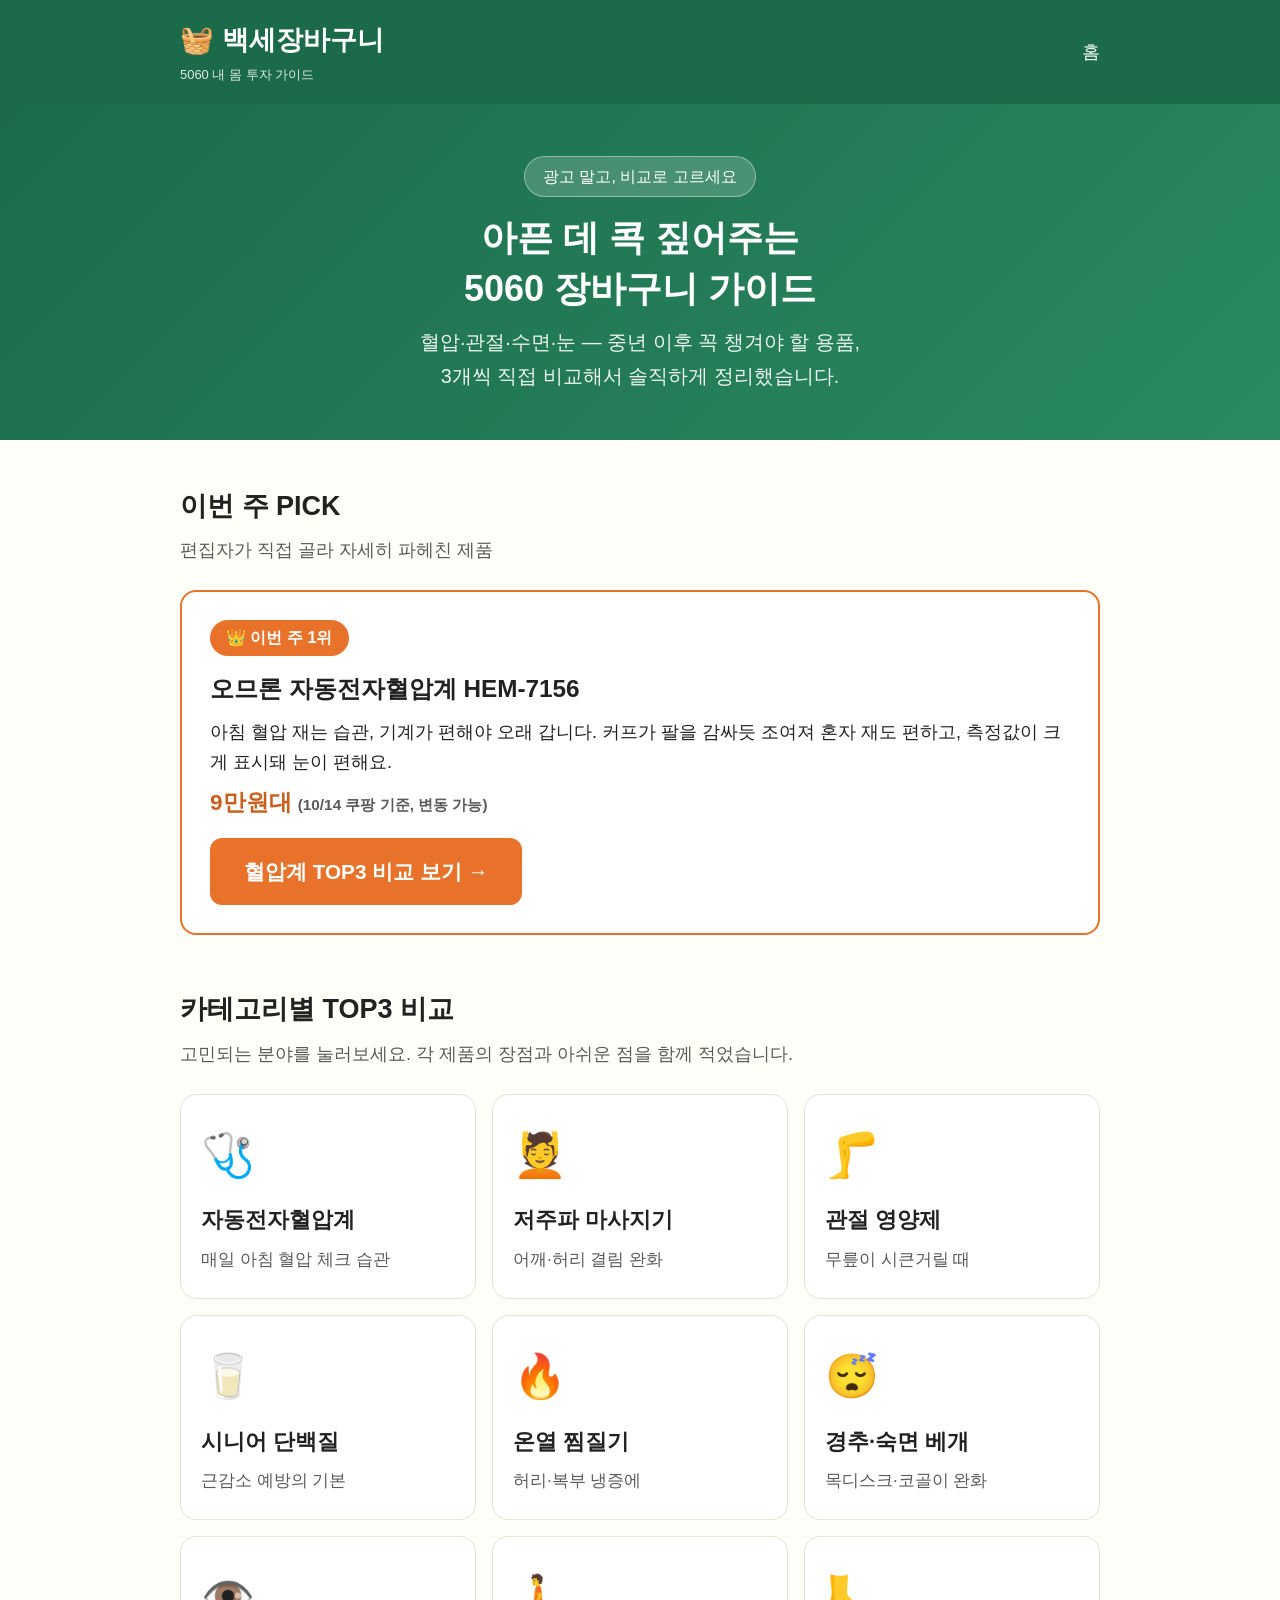
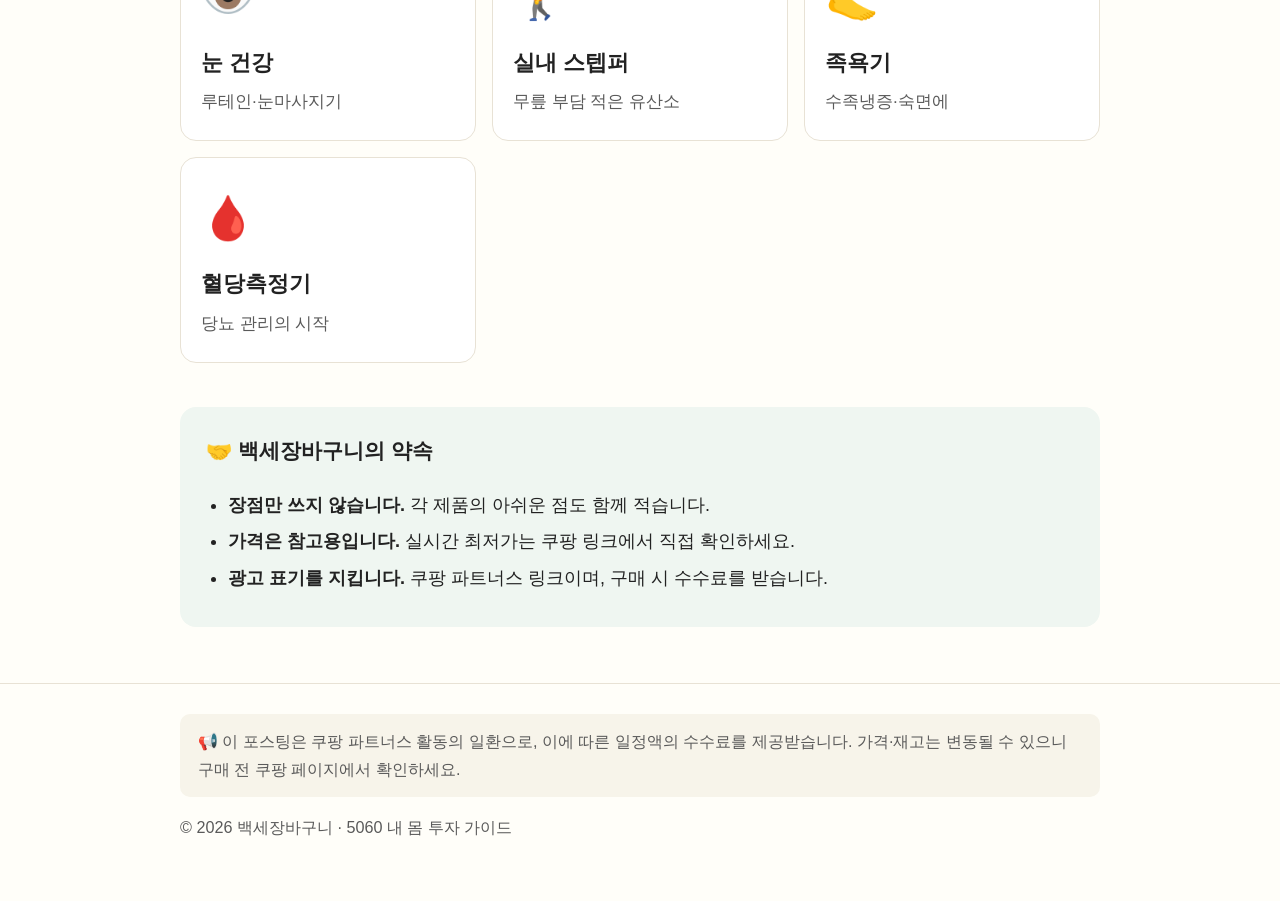
==== index.html @ 9f9c9f62 "백세장바구니 첫 배포" ====
<!DOCTYPE html>
<html lang="ko">
<head>
<meta charset="UTF-8">
<meta name="viewport" content="width=device-width, initial-scale=1.0">
<title>백세장바구니 — 5060 내 몸 투자 가이드</title>
<meta name="description" content="50·60대를 위한 건강·생활용품 비교 가이드. 혈압계, 관절 영양제, 마사지기 등 아픈 데 콕 짚어주는 솔직 비교.">
<link rel="stylesheet" href="style.css">
</head>
<body>

<header class="site-header">
  <div class="wrap">
    <a class="brand" href="index.html">🧺 백세장바구니<small>5060 내 몸 투자 가이드</small></a>
    <nav class="nav">
      <a href="index.html">홈</a>
    </nav>
  </div>
</header>

<section class="hero">
  <div class="wrap">
    <span class="badge">광고 말고, 비교로 고르세요</span>
    <h1>아픈 데 콕 짚어주는<br>5060 장바구니 가이드</h1>
    <p>혈압·관절·수면·눈 — 중년 이후 꼭 챙겨야 할 용품,<br>3개씩 직접 비교해서 솔직하게 정리했습니다.</p>
  </div>
</section>

<main class="wrap">

  <section class="section">
    <h2 class="section-title">이번 주 PICK</h2>
    <p class="section-sub">편집자가 직접 골라 자세히 파헤친 제품</p>
    <div class="pick">
      <span class="tag">👑 이번 주 1위</span>
      <h3>오므론 자동전자혈압계 HEM-7156</h3>
      <p>아침 혈압 재는 습관, 기계가 편해야 오래 갑니다. 커프가 팔을 감싸듯 조여져 혼자 재도 편하고, 측정값이 크게 표시돼 눈이 편해요.</p>
      <p class="price">9만원대 <span class="price-note">(10/14 쿠팡 기준, 변동 가능)</span></p>
      <a class="btn" href="cat/blood-pressure.html">혈압계 TOP3 비교 보기 →</a>
    </div>
  </section>

  <section class="section">
    <h2 class="section-title">카테고리별 TOP3 비교</h2>
    <p class="section-sub">고민되는 분야를 눌러보세요. 각 제품의 장점과 아쉬운 점을 함께 적었습니다.</p>
    <div class="cat-grid">
      <a class="cat-card" href="cat/blood-pressure.html">
        <div class="icon">🩺</div><h3>자동전자혈압계</h3><p>매일 아침 혈압 체크 습관</p>
      </a>
      <a class="cat-card" href="cat/massager.html">
        <div class="icon">💆</div><h3>저주파 마사지기</h3><p>어깨·허리 결림 완화</p>
      </a>
      <a class="cat-card" href="cat/joint.html">
        <div class="icon">🦵</div><h3>관절 영양제</h3><p>무릎이 시큰거릴 때</p>
      </a>
      <a class="cat-card" href="cat/protein.html">
        <div class="icon">🥛</div><h3>시니어 단백질</h3><p>근감소 예방의 기본</p>
      </a>
      <a class="cat-card" href="cat/warm-pad.html">
        <div class="icon">🔥</div><h3>온열 찜질기</h3><p>허리·복부 냉증에</p>
      </a>
      <a class="cat-card" href="cat/pillow.html">
        <div class="icon">😴</div><h3>경추·숙면 베개</h3><p>목디스크·코골이 완화</p>
      </a>
      <a class="cat-card" href="cat/eye.html">
        <div class="icon">👁️</div><h3>눈 건강</h3><p>루테인·눈마사지기</p>
      </a>
      <a class="cat-card" href="cat/stepper.html">
        <div class="icon">🚶</div><h3>실내 스텝퍼</h3><p>무릎 부담 적은 유산소</p>
      </a>
      <a class="cat-card" href="cat/footbath.html">
        <div class="icon">🦶</div><h3>족욕기</h3><p>수족냉증·숙면에</p>
      </a>
      <a class="cat-card" href="cat/glucose.html">
        <div class="icon">🩸</div><h3>혈당측정기</h3><p>당뇨 관리의 시작</p>
      </a>
    </div>
  </section>

  <section class="trust">
    <h3>🤝 백세장바구니의 약속</h3>
    <ul>
      <li><b>장점만 쓰지 않습니다.</b> 각 제품의 아쉬운 점도 함께 적습니다.</li>
      <li><b>가격은 참고용입니다.</b> 실시간 최저가는 쿠팡 링크에서 직접 확인하세요.</li>
      <li><b>광고 표기를 지킵니다.</b> 쿠팡 파트너스 링크이며, 구매 시 수수료를 받습니다.</li>
    </ul>
  </section>

</main>

<footer class="site-footer">
  <div class="wrap">
    <div class="disclosure">
      📢 이 포스팅은 쿠팡 파트너스 활동의 일환으로, 이에 따른 일정액의 수수료를 제공받습니다. 가격·재고는 변동될 수 있으니 구매 전 쿠팡 페이지에서 확인하세요.
    </div>
    <p>© 2026 백세장바구니 · 5060 내 몸 투자 가이드</p>
  </div>
</footer>

</body>
</html>
---- style.css ----
/* 백세장바구니 — 시니어 친화 스타일 */
:root {
  --green: #1B6B4A;
  --green-dark: #14523A;
  --orange: #E8722A;
  --orange-dark: #C95E1D;
  --bg: #FFFEF9;
  --card: #FFFFFF;
  --text: #222222;
  --muted: #5A5A5A;
  --line: #E8E2D5;
  --radius: 16px;
}
* { box-sizing: border-box; }
html { font-size: 18px; }
body {
  margin: 0;
  font-family: "Noto Sans KR", "Apple SD Gothic Neo", "Malgun Gothic", sans-serif;
  background: var(--bg);
  color: var(--text);
  line-height: 1.7;
  -webkit-text-size-adjust: 100%;
}
a { color: var(--green); }
.wrap { max-width: 960px; margin: 0 auto; padding: 0 20px; }

/* 헤더 */
.site-header {
  background: var(--green);
  color: #fff;
  padding: 18px 0;
  position: sticky;
  top: 0;
  z-index: 50;
}
.site-header .wrap { display: flex; align-items: center; justify-content: space-between; }
.brand { font-size: 1.5rem; font-weight: 800; color: #fff; text-decoration: none; }
.brand small { display: block; font-size: 0.72rem; font-weight: 400; opacity: 0.85; }
.nav a { color: #fff; text-decoration: none; margin-left: 18px; font-size: 1rem; }

/* 히어로 */
.hero {
  background: linear-gradient(135deg, #1B6B4A 0%, #2A8A61 100%);
  color: #fff;
  padding: 52px 0 46px;
  text-align: center;
}
.hero h1 { font-size: 2rem; margin: 0 0 12px; line-height: 1.4; }
.hero p { font-size: 1.1rem; margin: 0; opacity: 0.92; }
.hero .badge {
  display: inline-block;
  background: rgba(255,255,255,0.18);
  border: 1px solid rgba(255,255,255,0.4);
  border-radius: 999px;
  padding: 6px 18px;
  font-size: 0.9rem;
  margin-bottom: 16px;
}

/* 섹션 */
.section { padding: 44px 0 8px; }
.section-title { font-size: 1.5rem; margin: 0 0 6px; }
.section-sub { color: var(--muted); margin: 0 0 24px; font-size: 1rem; }

/* 카테고리 카드 */
.cat-grid {
  display: grid;
  grid-template-columns: repeat(2, 1fr);
  gap: 16px;
}
@media (min-width: 720px) { .cat-grid { grid-template-columns: repeat(3, 1fr); } }
.cat-card {
  background: var(--card);
  border: 1px solid var(--line);
  border-radius: var(--radius);
  padding: 24px 20px;
  text-decoration: none;
  color: var(--text);
  display: block;
  transition: transform 0.15s, box-shadow 0.15s;
}
.cat-card:hover { transform: translateY(-3px); box-shadow: 0 8px 20px rgba(0,0,0,0.08); }
.cat-card .icon { font-size: 2.4rem; }
.cat-card h3 { margin: 10px 0 6px; font-size: 1.2rem; }
.cat-card p { margin: 0; color: var(--muted); font-size: 0.95rem; }

/* 이번 주 PICK */
.pick {
  background: var(--card);
  border: 2px solid var(--orange);
  border-radius: var(--radius);
  padding: 28px;
  margin-top: 8px;
}
.pick .tag {
  display: inline-block;
  background: var(--orange);
  color: #fff;
  font-weight: 700;
  border-radius: 999px;
  padding: 4px 16px;
  font-size: 0.9rem;
  margin-bottom: 12px;
}
.pick h3 { margin: 0 0 8px; font-size: 1.35rem; }
.pick p { margin: 6px 0; }
.pick .price { font-size: 1.25rem; font-weight: 800; color: var(--orange-dark); }
.price-note { font-size: 0.85rem; color: var(--muted); }

/* 비교표 */
.compare { width: 100%; border-collapse: collapse; margin: 20px 0 8px; font-size: 0.98rem; }
.compare th, .compare td {
  border: 1px solid var(--line);
  padding: 14px 12px;
  text-align: left;
  vertical-align: top;
}
.compare th { background: #F4F1E8; font-size: 1rem; }
.compare .prod-name { font-weight: 700; font-size: 1.05rem; }
.compare .good { color: var(--green-dark); }
.compare .bad { color: #8A6D00; }

/* 제품 카드 (모바일용) */
.product {
  background: var(--card);
  border: 1px solid var(--line);
  border-radius: var(--radius);
  padding: 24px 20px;
  margin: 0 0 20px;
}
.product h3 { margin: 0 0 4px; font-size: 1.25rem; }
.product .brand-line { color: var(--muted); font-size: 0.95rem; margin: 0 0 12px; }
.product .spec { margin: 8px 0; }
.product .spec b { color: var(--green-dark); }
.product .verdict { background: #F7F4EA; border-radius: 10px; padding: 12px 16px; margin: 12px 0; }
.product .verdict p { margin: 4px 0; font-size: 0.98rem; }

/* 버튼 */
.btn {
  display: inline-block;
  background: var(--orange);
  color: #fff !important;
  font-size: 1.15rem;
  font-weight: 700;
  text-decoration: none;
  border-radius: 12px;
  padding: 16px 34px;
  margin-top: 10px;
  min-height: 60px;
  border: none;
  cursor: pointer;
}
.btn:hover { background: var(--orange-dark); }
.btn-block { display: block; text-align: center; }
.btn-ghost {
  background: #fff;
  color: var(--green-dark) !important;
  border: 2px solid var(--green);
}

/* 신뢰 박스 */
.trust {
  background: #EFF6F1;
  border-radius: var(--radius);
  padding: 26px;
  margin: 36px 0 8px;
}
.trust h3 { margin-top: 0; }
.trust ul { margin: 8px 0; padding-left: 22px; }
.trust li { margin: 6px 0; }

/* 푸터 */
.site-footer {
  margin-top: 56px;
  padding: 30px 0 44px;
  border-top: 1px solid var(--line);
  color: var(--muted);
  font-size: 0.9rem;
}
.site-footer .disclosure {
  background: #F7F4EA;
  border-radius: 10px;
  padding: 14px 18px;
  margin-bottom: 16px;
}
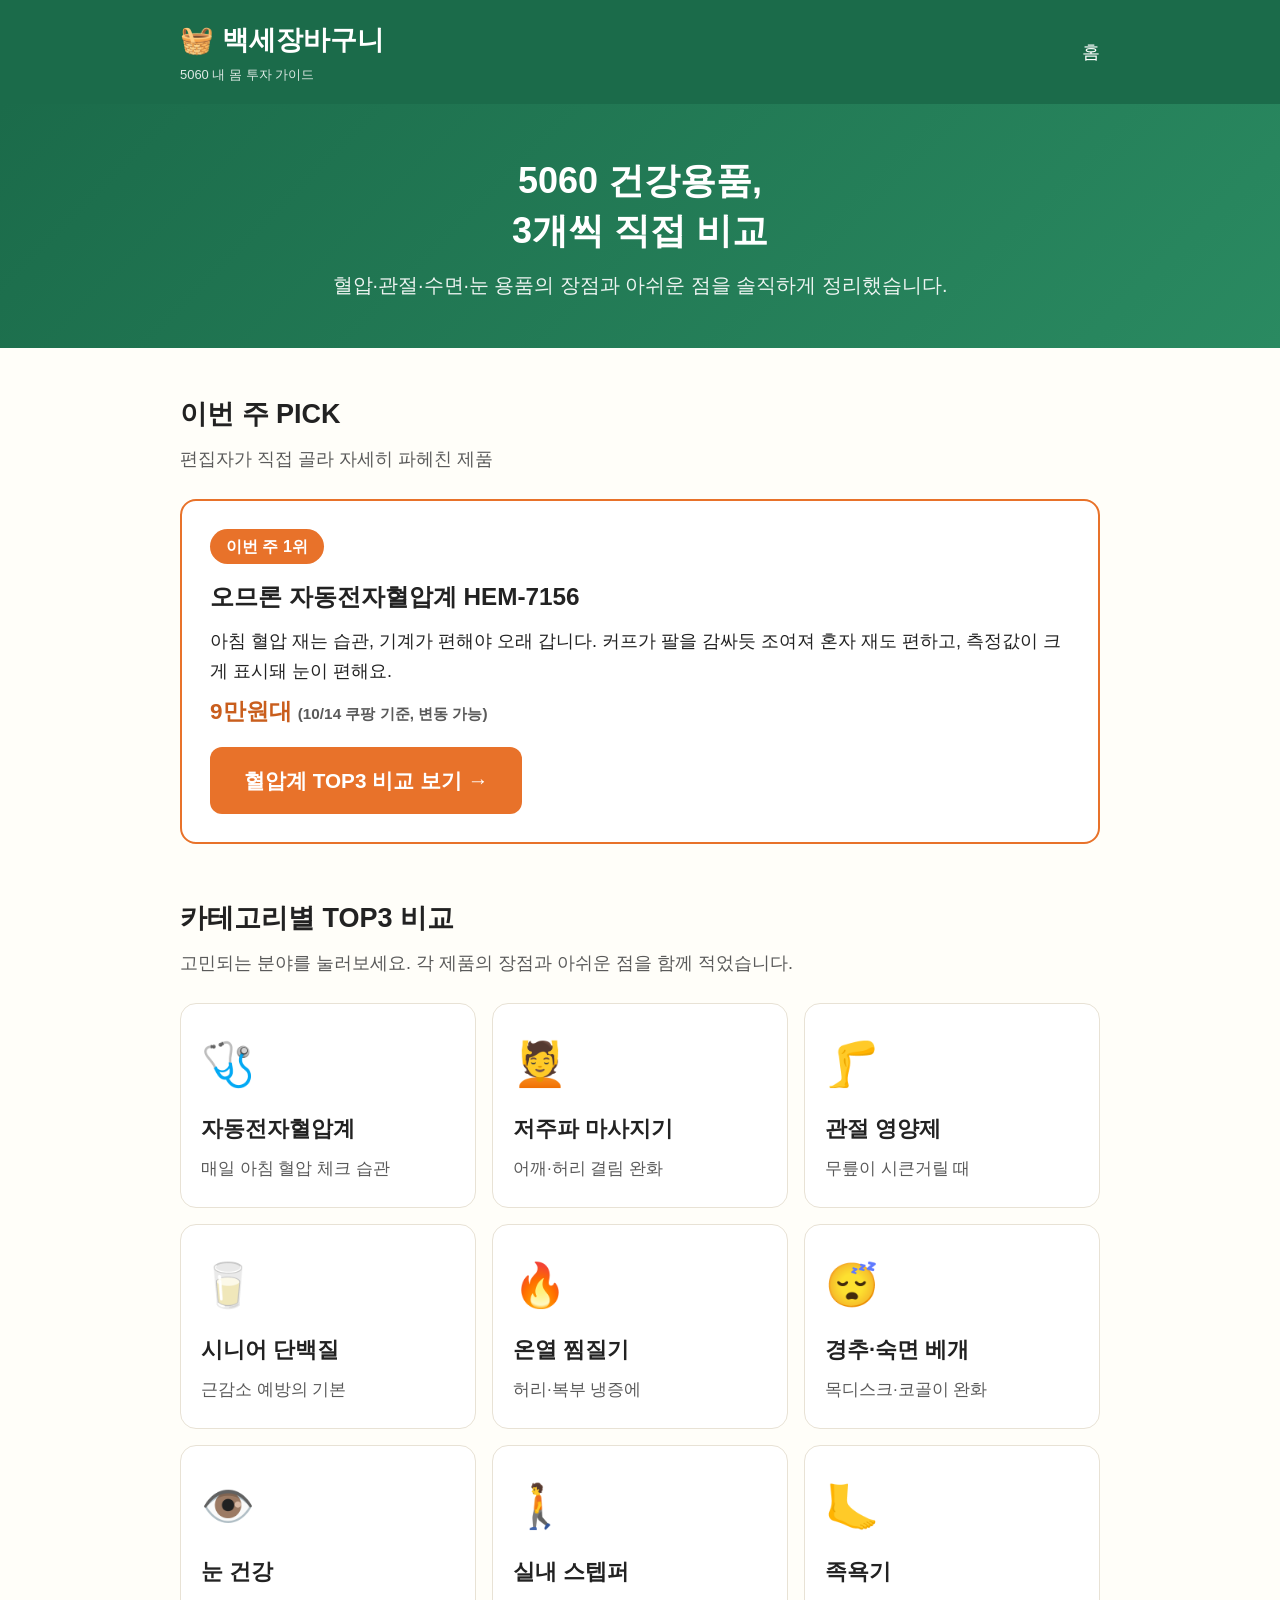
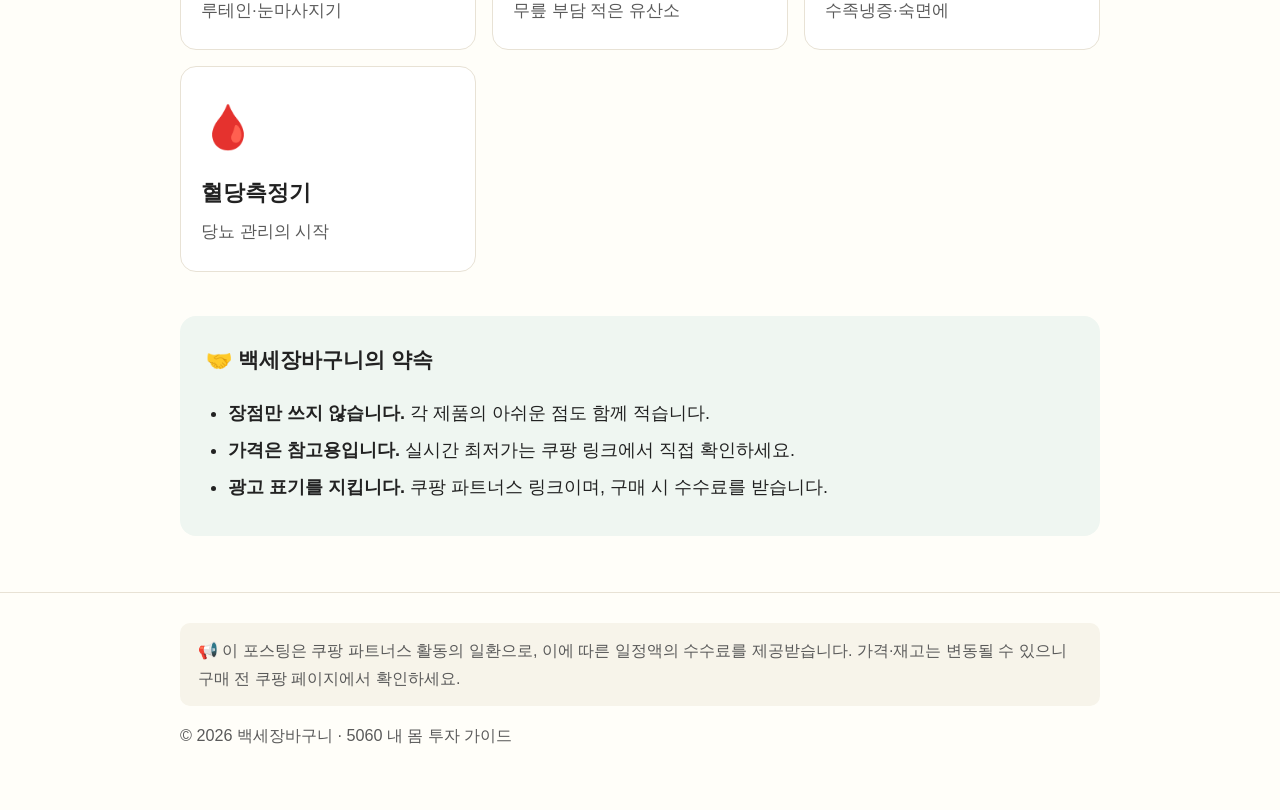
==== commit 076da0ce: "Revise meta description and hero section text Updated the description meta tag and modified text in " ====
--- a/index.html
+++ b/index.html
@@ -4,7 +4,7 @@
 <meta charset="UTF-8">
 <meta name="viewport" content="width=device-width, initial-scale=1.0">
 <title>백세장바구니 — 5060 내 몸 투자 가이드</title>
-<meta name="description" content="50·60대를 위한 건강·생활용품 비교 가이드. 혈압계, 관절 영양제, 마사지기 등 아픈 데 콕 짚어주는 솔직 비교.">
+<meta name="description" content="5060 건강용품을 3개씩 비교합니다. 혈압·관절·수면·눈 용품의 장점과 아쉬운 점을 솔직하게 정리합니다.">
 <link rel="stylesheet" href="style.css">
 </head>
 <body>
@@ -20,9 +20,8 @@
 
 <section class="hero">
   <div class="wrap">
-    <span class="badge">광고 말고, 비교로 고르세요</span>
-    <h1>아픈 데 콕 짚어주는<br>5060 장바구니 가이드</h1>
-    <p>혈압·관절·수면·눈 — 중년 이후 꼭 챙겨야 할 용품,<br>3개씩 직접 비교해서 솔직하게 정리했습니다.</p>
+    <h1>5060 건강용품,<br>3개씩 직접 비교</h1>
+    <p>혈압·관절·수면·눈 용품의 장점과 아쉬운 점을 솔직하게 정리했습니다.</p>
   </div>
 </section>
 
@@ -32,7 +31,7 @@
     <h2 class="section-title">이번 주 PICK</h2>
     <p class="section-sub">편집자가 직접 골라 자세히 파헤친 제품</p>
     <div class="pick">
-      <span class="tag">👑 이번 주 1위</span>
+      <span class="tag">이번 주 1위</span>
       <h3>오므론 자동전자혈압계 HEM-7156</h3>
       <p>아침 혈압 재는 습관, 기계가 편해야 오래 갑니다. 커프가 팔을 감싸듯 조여져 혼자 재도 편하고, 측정값이 크게 표시돼 눈이 편해요.</p>
       <p class="price">9만원대 <span class="price-note">(10/14 쿠팡 기준, 변동 가능)</span></p>
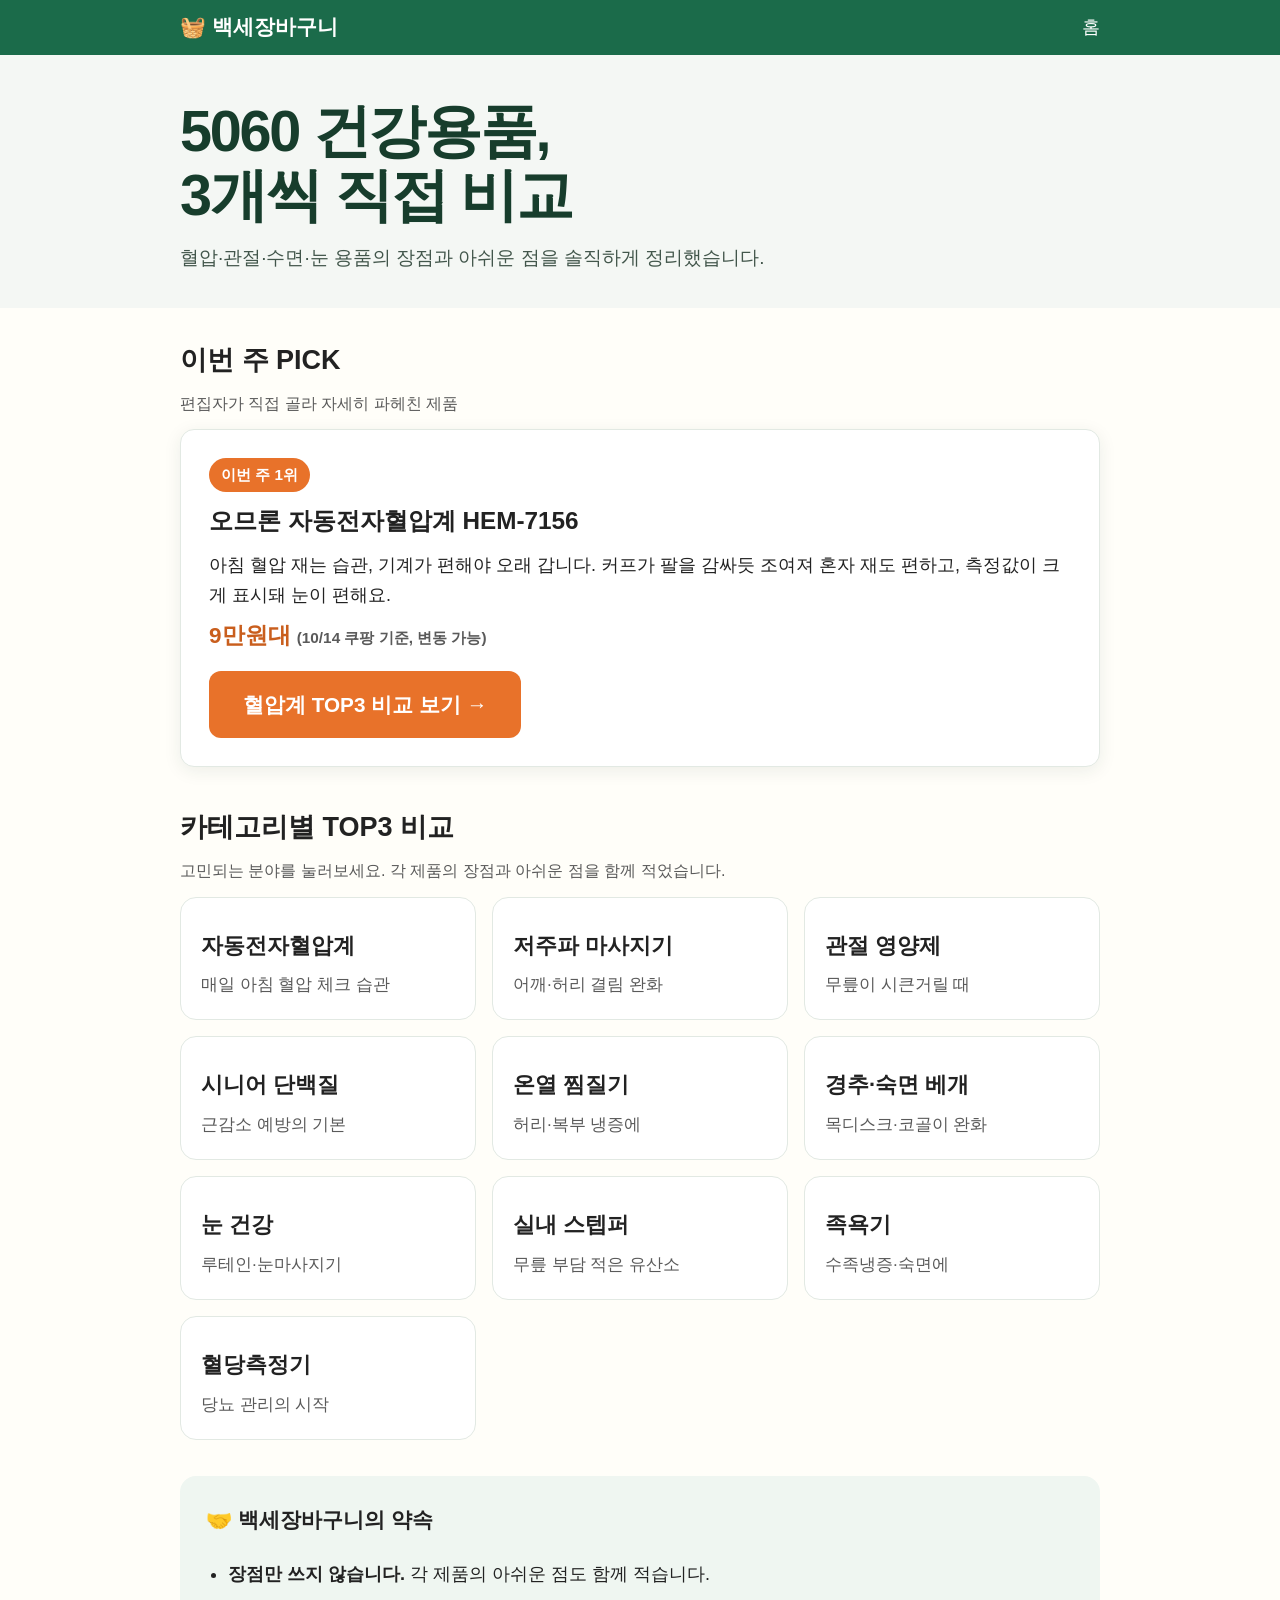
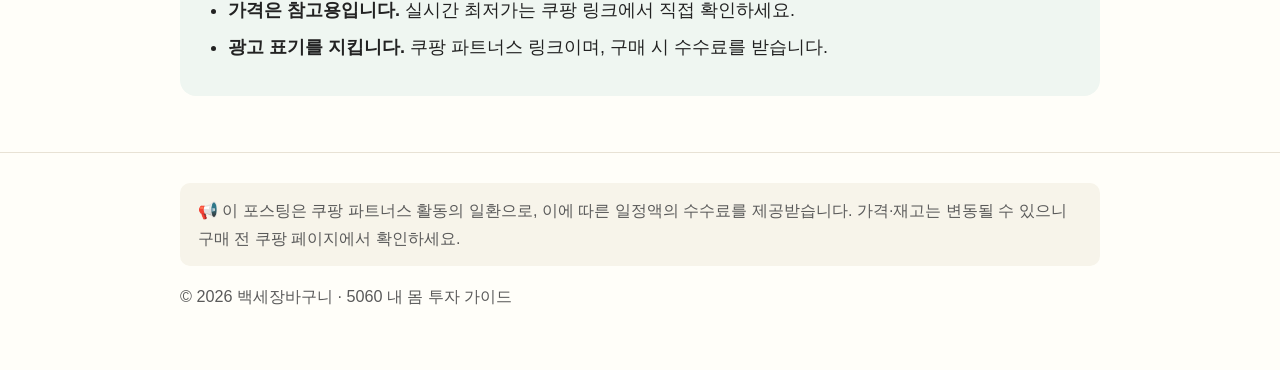
==== commit b6b67946: "Update stylesheet link with versioning" ====
--- a/index.html
+++ b/index.html
@@ -5,7 +5,7 @@
 <meta name="viewport" content="width=device-width, initial-scale=1.0">
 <title>백세장바구니 — 5060 내 몸 투자 가이드</title>
 <meta name="description" content="5060 건강용품을 3개씩 비교합니다. 혈압·관절·수면·눈 용품의 장점과 아쉬운 점을 솔직하게 정리합니다.">
-<link rel="stylesheet" href="style.css">
+<link rel="stylesheet" href="style.css?v=20261018-3sec">
 </head>
 <body>
 
--- a/style.css
+++ b/style.css
@@ -183,3 +183,26 @@
   padding: 14px 18px;
   margin-bottom: 16px;
 }
+
+
+/* 3초 테스트: 핵심 메시지를 먼저 읽히게 하고 장식을 줄입니다. */
+.site-header { padding: 12px 0; }
+.brand { font-size: 1.15rem; line-height: 1.2; }
+.brand small { display: none; }
+.hero { background: #F4F7F4; color: var(--text); padding: 44px 0 36px; text-align: left; }
+.hero h1 { color: #173D2C; font-size: clamp(2.1rem, 5vw, 3.2rem); line-height: 1.12; letter-spacing: -0.04em; max-width: 760px; margin: 0 0 16px; }
+.hero p { color: #42564B; font-size: 1.05rem; line-height: 1.5; max-width: 680px; opacity: 1; }
+.section { padding-top: 30px; }
+.section-sub { font-size: 0.9rem; margin-bottom: 12px; }
+.pick { border: 1px solid #E2E9E3; border-radius: 14px; box-shadow: 0 4px 18px rgba(25,54,38,0.08); }
+.pick .tag { font-size: 0.85rem; padding: 4px 12px; margin-bottom: 8px; }
+.cat-card { padding: 20px; box-shadow: none; border-color: #E2E9E3; }
+.cat-card .icon { display: none; }
+.trust { margin-top: 28px; }
+@media (max-width: 600px) {
+  .hero { padding: 36px 0 30px; }
+  .hero h1 { font-size: 2.1rem; }
+  .section { padding-top: 26px; }
+  .pick { padding: 20px; }
+  .cat-card { padding: 16px; }
+}
